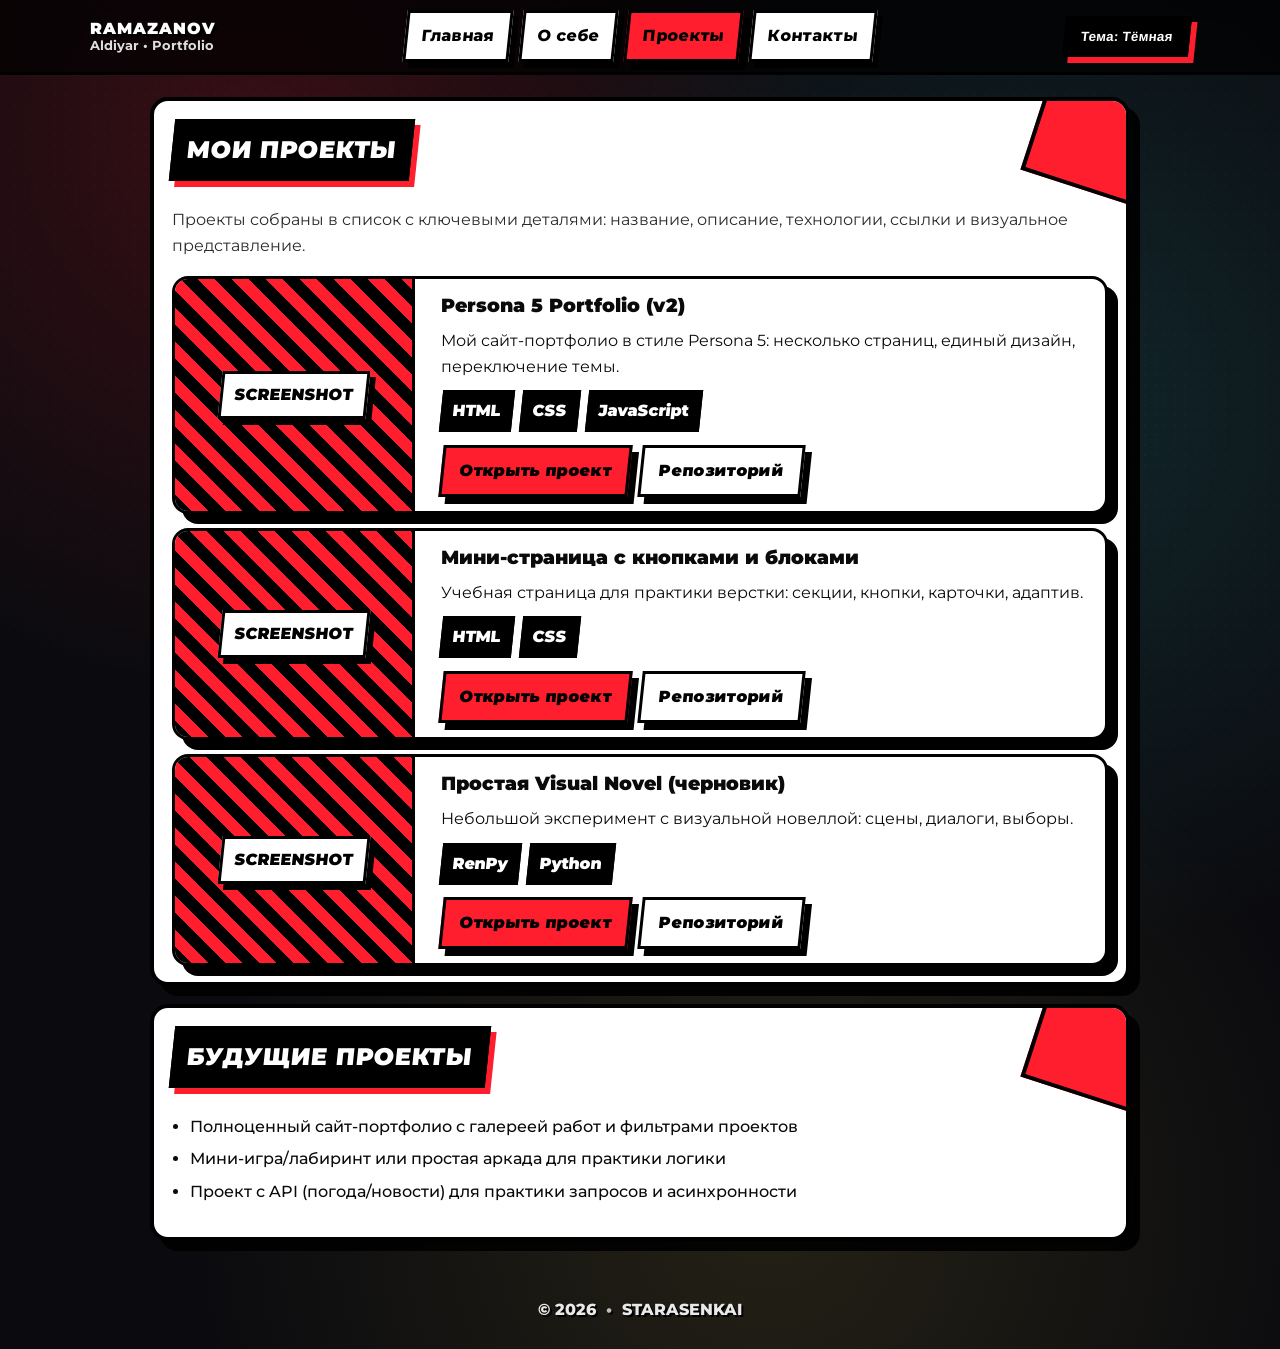
==== projects.html @ 37ffacb3 "Add files via upload" ====
<!DOCTYPE html>
<html lang="ru">
<head>
  <meta charset="UTF-8" />
  <meta name="viewport" content="width=device-width, initial-scale=1.0" />
  <title>Проекты — Ramazanov Aldiyar</title>
  <link rel="stylesheet" href="style.css" />
</head>
<body>

  <header class="site-header">
    <div class="header-inner">
      <div class="brand">
        <div class="brand-title">RAMAZANOV</div>
        <div class="brand-sub">Aldiyar • Portfolio</div>
      </div>

      <nav class="site-nav" aria-label="Навигация">
        <a class="nav-link" href="index.html">Главная</a>
        <a class="nav-link" href="about.html">О себе</a>
        <a class="nav-link active" href="projects.html">Проекты</a>
        <a class="nav-link" href="contact.html">Контакты</a>
      </nav>

      <button id="themeToggle" class="theme-btn" type="button" aria-label="Сменить тему">
        Тема: <span id="themeLabel">Тёмная</span>
      </button>
    </div>
  </header>

  <main class="container">
    <section class="panel">
      <h2>Мои проекты</h2>
      <p class="muted">
        Проекты собраны в список с ключевыми деталями: название, описание, технологии, ссылки и визуальное представление.
      </p>

      <div class="projects-grid">

        <article class="project-card">
          <div class="project-thumb" aria-hidden="true">
            <!-- Поставь сюда скрин: например projects/portfolio.png -->
            <span class="thumb-text">SCREENSHOT</span>
          </div>
          <div class="project-body">
            <h3 class="project-title">Persona 5 Portfolio (v2)</h3>
            <p class="project-desc">
              Мой сайт-портфолио в стиле Persona 5: несколько страниц, единый дизайн, переключение темы.
            </p>
            <div class="project-tags">
              <span class="tag">HTML</span>
              <span class="tag">CSS</span>
              <span class="tag">JavaScript</span>
            </div>
            <div class="project-links">
              <a class="btn" href="#" onclick="return false;">Открыть проект</a>
              <a class="btn btn-outline" href="https://github.com/STARASENKAI" target="_blank" rel="noopener">Репозиторий</a>
            </div>
          </div>
        </article>

        <article class="project-card">
          <div class="project-thumb" aria-hidden="true">
            <span class="thumb-text">SCREENSHOT</span>
          </div>
          <div class="project-body">
            <h3 class="project-title">Мини-страница с кнопками и блоками</h3>
            <p class="project-desc">
              Учебная страница для практики верстки: секции, кнопки, карточки, адаптив.
            </p>
            <div class="project-tags">
              <span class="tag">HTML</span>
              <span class="tag">CSS</span>
            </div>
            <div class="project-links">
              <a class="btn" href="#" onclick="return false;">Открыть проект</a>
              <a class="btn btn-outline" href="#" onclick="return false;">Репозиторий</a>
            </div>
          </div>
        </article>

        <article class="project-card">
          <div class="project-thumb" aria-hidden="true">
            <span class="thumb-text">SCREENSHOT</span>
          </div>
          <div class="project-body">
            <h3 class="project-title">Простая Visual Novel (черновик)</h3>
            <p class="project-desc">
              Небольшой эксперимент с визуальной новеллой: сцены, диалоги, выборы.
            </p>
            <div class="project-tags">
              <span class="tag">RenPy</span>
              <span class="tag">Python</span>
            </div>
            <div class="project-links">
              <a class="btn" href="#" onclick="return false;">Открыть проект</a>
              <a class="btn btn-outline" href="#" onclick="return false;">Репозиторий</a>
            </div>
          </div>
        </article>

      </div>
    </section>

    <section class="panel">
      <h2>Будущие проекты</h2>
      <ul>
        <li>Полноценный сайт-портфолио с галереей работ и фильтрами проектов</li>
        <li>Мини-игра/лабиринт или простая аркада для практики логики</li>
        <li>Проект с API (погода/новости) для практики запросов и асинхронности</li>
      </ul>
    </section>
  </main>

  <footer class="site-footer">
    <div class="footer-inner">
      <span>© <span id="year"></span></span>
      <span class="dot">•</span>
      <span>STARASENKAI</span>
    </div>
  </footer>

  <script src="script.js"></script>
</body>
</html>
---- style.css ----
@import url('https://fonts.googleapis.com/css2?family=Montserrat:wght@500;700;900&display=swap');

:root{
  --bg: #0b0b0f;
  --panel: #ffffff;
  --ink: #0a0a0a;
  --muted: #2b2b2b;

  --red: #ff1e2d;
  --red2: #ff4d57;
  --yellow: #ffe44d;
  --cyan: #3df3ff;

  --shadow: 10px 10px 0 rgba(0,0,0,0.9);
  --shadow2: 6px 6px 0 rgba(255,30,45,0.9);

  --radius: 18px;
  --skew: -6deg;

  --header-bg: rgba(0,0,0,0.72);
  --nav-bg: #fff;
  --nav-ink: #000;
  --footer-ink: #e9e9e9;
}

/* Светлая тема (переключается через data-theme="light") */
[data-theme="light"]{
  --bg: #f5f6fa;
  --panel: #ffffff;
  --ink: #0b0b0f;
  --muted: #3b3b3b;

  --header-bg: rgba(255,255,255,0.82);
  --nav-bg: #fff;
  --nav-ink: #000;
  --footer-ink: #0b0b0f;
}

html{ scroll-behavior: smooth; }

body{
  margin:0;
  font-family: "Montserrat", "Segoe UI", Arial, sans-serif;
  background:
    radial-gradient(circle at 20% 10%, rgba(255,30,45,0.18), transparent 35%),
    radial-gradient(circle at 80% 30%, rgba(61,243,255,0.12), transparent 40%),
    radial-gradient(circle at 60% 90%, rgba(255,228,77,0.10), transparent 40%),
    var(--bg);
  color: #f7f7f7;
  line-height: 1.65;
}

/* В светлой теме текст читаемый */
[data-theme="light"] body{
  color: var(--ink);
}

/* Комикс-точки (полутон) поверх фона */
body::before{
  content:"";
  position: fixed;
  inset: 0;
  pointer-events:none;
  opacity: 0.14;
  background-image: radial-gradient(#ffffff 1px, transparent 1px);
  background-size: 10px 10px;
  mix-blend-mode: overlay;
}

/* Контейнер */
.container{
  width: min(980px, 92%);
  margin: 22px auto 40px;
}

/* ===== Splash ===== */
#splash{
  position: fixed;
  inset: 0;
  z-index: 9999;
  display: grid;
  place-items: center;
  overflow: hidden;
  background:
    repeating-radial-gradient(circle at center,
      #ff1e2d 0 56px,
      #000 56px 112px
    );
  animation: splashOut 0.9s ease forwards;
  animation-delay: 1.6s;
}
#splash::before{
  content:"";
  position:absolute;
  inset:0;
  pointer-events:none;
  opacity:.18;
  background: radial-gradient(#ffffff 1px, transparent 1px);
  background-size: 10px 10px;
  mix-blend-mode: overlay;
}
#splash h1{
  position: relative;
  z-index: 2;
  margin: 0;
  padding: 0 18px;
  font-weight: 900;
  font-size: clamp(34px, 5.2vw, 74px);
  text-transform: uppercase;
  letter-spacing: 0.04em;
  text-align: center;
  line-height: 1.05;
  color: #000;
  text-shadow:
    -4px -4px 0 #fff, 4px -4px 0 #fff, -4px 4px 0 #fff, 4px 4px 0 #fff,
    -6px -6px 0 #000, 6px -6px 0 #000, -6px 6px 0 #000, 6px 6px 0 #000;
  transform: rotate(-7deg);
  animation: textPop 0.5s cubic-bezier(.2,.9,.25,1) forwards;
}
@keyframes textPop{
  from{ opacity:0; transform: translateY(10px) scale(.97) rotate(-14deg); filter: blur(1px); }
  to{ opacity:1; transform: translateY(0) scale(1) rotate(-7deg); filter: blur(0); }
}
@keyframes splashOut{
  to{ opacity:0; visibility:hidden; transform: scale(1.02); }
}

/* ===== Header ===== */
.site-header{
  position: sticky;
  top: 0;
  z-index: 50;
  background: var(--header-bg);
  backdrop-filter: blur(10px);
  border-bottom: 3px solid #000;
}

.header-inner{
  width: min(1100px, 94%);
  margin: 0 auto;
  padding: 10px 0;
  display: flex;
  gap: 14px;
  align-items: center;
  justify-content: space-between;
  flex-wrap: wrap;
}

.brand{
  display:flex;
  flex-direction: column;
  line-height: 1.1;
}
.brand-title{
  font-weight: 900;
  letter-spacing: 0.06em;
  color: #fff;
  text-shadow: 3px 3px 0 #000;
}
[data-theme="light"] .brand-title{
  color: #000;
  text-shadow: 3px 3px 0 #fff;
}
.brand-sub{
  font-weight: 700;
  opacity: .9;
  font-size: 13px;
}

/* ===== Nav ===== */
.site-nav{
  display:flex;
  gap: 10px;
  flex-wrap: wrap;
  align-items: center;
}

.nav-link{
  display:inline-block;
  padding: 10px 14px;
  text-decoration:none;
  font-weight: 800;
  letter-spacing: 0.02em;
  background: var(--nav-bg);
  color: var(--nav-ink);
  border: 3px solid #000;
  box-shadow: 6px 6px 0 #000;
  transform: skew(var(--skew));
  transition: 0.16s ease;
}

.nav-link:hover{
  background: var(--yellow);
  transform: skew(var(--skew)) translateY(-2px);
  box-shadow: 8px 8px 0 #000;
}

/* Активная ссылка (по требованию задания) */
.nav-link.active{
  background: var(--red);
  box-shadow: 8px 8px 0 #000;
}

/* ===== Theme Button ===== */
.theme-btn{
  cursor: pointer;
  padding: 10px 14px;
  font-weight: 900;
  letter-spacing: 0.02em;
  background: #000;
  color:#fff;
  border: 3px solid #000;
  box-shadow: 6px 6px 0 var(--red);
  transform: skew(var(--skew));
  transition: 0.16s ease;
}
[data-theme="light"] .theme-btn{
  background: #fff;
  color:#000;
  box-shadow: 6px 6px 0 #000;
}
.theme-btn:hover{
  transform: skew(var(--skew)) translateY(-2px);
}

/* ===== Panels / Sections ===== */
.panel{
  background: var(--panel);
  color: var(--ink);
  border: 4px solid #000;
  border-radius: var(--radius);
  padding: 18px 18px 16px;
  margin-bottom: 18px;
  box-shadow: var(--shadow);
  position: relative;
  overflow:hidden;
  transition: 0.18s ease;
}

.panel::before{
  content:"";
  position:absolute;
  right:-30px;
  top:-30px;
  width: 120px;
  height: 120px;
  background: var(--red);
  transform: rotate(18deg);
  border: 4px solid #000;
}

.panel:hover{
  transform: translateY(-3px) rotate(-0.2deg);
  box-shadow: var(--shadow), var(--shadow2);
}

h1, h2{ margin: 0 0 10px 0; }

h2{
  display:inline-block;
  font-weight: 900;
  text-transform: uppercase;
  letter-spacing: 0.03em;
  padding: 8px 12px;
  background: #000;
  color:#fff;
  transform: skew(var(--skew));
  border: 3px solid #000;
  box-shadow: 6px 6px 0 var(--red);
}

.h3{
  margin: 16px 0 8px;
  font-weight: 900;
  letter-spacing: 0.02em;
}

.muted{ color: var(--muted); }

/* ===== Hero ===== */
.hero-title{
  font-size: clamp(30px, 4vw, 46px);
  font-weight: 900;
  letter-spacing: 0.02em;
}
.hero-text{ margin-top: 6px; }
.hero-quote{
  margin-top: 12px;
  display:inline-block;
  padding: 10px 14px;
  background: #fff;
  color:#000;
  font-weight: 800;
  transform: skew(var(--skew));
  border: 3px solid #000;
  box-shadow: 8px 8px 0 #000;
}

.hero-grid{
  display:grid;
  grid-template-columns: 1.3fr .9fr;
  gap: 16px;
  align-items: start;
}
.hero-card{
  background: #fff;
  border: 3px solid #000;
  border-radius: 16px;
  box-shadow: 10px 10px 0 #000;
  padding: 14px;
}
.hero-mini{
  margin-top: 10px;
  font-size: 14px;
}

.hero-actions{
  margin-top: 14px;
  display:flex;
  gap: 12px;
  flex-wrap: wrap;
}

/* ===== Avatar ===== */
.avatar{
  width: 160px;
  height: 160px;
  object-fit: cover;
  display:block;
  margin: 10px auto 12px;
  border: 4px solid #000;
  border-radius: 22px;
  box-shadow: 10px 10px 0 #000;
  transform: rotate(-1.5deg);
}
.avatar-left{
  margin: 0;
}

/* ===== Lists ===== */
ul{ padding-left: 18px; }
li{ margin: 6px 0; font-weight: 500; }

/* ===== Badges ===== */
.badges{
  display:flex;
  flex-wrap:wrap;
  gap: 10px;
  margin-top: 12px;
}
.badge{
  padding: 8px 14px;
  font-weight: 900;
  letter-spacing: 0.02em;
  background: var(--red);
  color:#000;
  border: 3px solid #000;
  box-shadow: 6px 6px 0 #000;
  transform: skew(var(--skew));
}

/* ===== Buttons ===== */
.btn{
  display:inline-block;
  text-decoration:none;
  padding: 10px 16px;
  font-weight: 900;
  letter-spacing: 0.02em;
  background: var(--red);
  color:#000;
  border: 3px solid #000;
  box-shadow: 7px 7px 0 #000;
  transform: skew(var(--skew));
  transition: 0.16s ease;
}
.btn:hover{
  transform: skew(var(--skew)) translateY(-2px);
  background: var(--yellow);
}

.btn-outline{
  background: #fff;
  color:#000;
}
.btn-outline:hover{
  background: #fff;
  box-shadow: 7px 7px 0 var(--red);
}

/* ===== About layout ===== */
.about-grid{
  display:grid;
  grid-template-columns: 220px 1fr;
  gap: 16px;
  align-items: start;
}
.about-info p{ margin: 8px 0; }

/* ===== Projects ===== */
.projects-grid{
  display:grid;
  grid-template-columns: 1fr;
  gap: 14px;
  margin-top: 10px;
}
.project-card{
  display:grid;
  grid-template-columns: 240px 1fr;
  gap: 14px;
  border: 3px solid #000;
  border-radius: 16px;
  box-shadow: 10px 10px 0 #000;
  overflow:hidden;
  background: #fff;
}
.project-thumb{
  display:grid;
  place-items:center;
  min-height: 160px;
  background:
    repeating-linear-gradient(45deg, #000 0 12px, #ff1e2d 12px 24px);
  border-right: 3px solid #000;
}
.thumb-text{
  background: #fff;
  color:#000;
  font-weight: 900;
  padding: 8px 12px;
  border: 3px solid #000;
  box-shadow: 6px 6px 0 #000;
  transform: skew(var(--skew));
}
.project-body{ padding: 12px 12px 14px; }
.project-title{ margin: 0 0 6px; font-weight: 900; }
.project-desc{ margin: 0 0 10px; }
.project-tags{
  display:flex;
  gap: 8px;
  flex-wrap: wrap;
  margin-bottom: 12px;
}
.tag{
  padding: 6px 10px;
  font-weight: 900;
  background: #000;
  color:#fff;
  border: 2px solid #000;
  transform: skew(var(--skew));
}
.project-links{
  display:flex;
  gap: 10px;
  flex-wrap: wrap;
}

/* ===== Contacts / Form ===== */
.contact-grid{
  display:grid;
  grid-template-columns: 1fr 1fr;
  gap: 16px;
  align-items: start;
}
.form{
  display:flex;
  flex-direction: column;
  gap: 10px;
  margin-top: 10px;
}
.field span{
  display:block;
  font-weight: 900;
  margin-bottom: 6px;
}
input, textarea{
  width: 100%;
  padding: 10px 12px;
  font-family: inherit;
  border: 3px solid #000;
  border-radius: 12px;
  outline: none;
}
input:focus, textarea:focus{
  box-shadow: 0 0 0 4px rgba(255,30,45,0.25);
}
.form-status{
  margin: 8px 0 0;
  font-weight: 700;
}
.note{
  margin-top: 14px;
  padding: 12px 12px;
  border: 3px solid #000;
  border-radius: 14px;
  background: var(--yellow);
  color:#000;
  box-shadow: 8px 8px 0 #000;
}

.contact-buttons{
  margin-top: 14px;
  display:flex;
  gap: 12px;
  flex-wrap: wrap;
}

/* ===== Footer ===== */
.site-footer{
  text-align:center;
  padding: 16px 10px 26px;
  color: var(--footer-ink);
  font-weight: 800;
  text-shadow: 2px 2px 0 #000;
}
[data-theme="light"] .site-footer{
  text-shadow: none;
}
.footer-inner{
  display:flex;
  gap: 10px;
  justify-content: center;
  align-items: center;
  flex-wrap: wrap;
}
.dot{ opacity: .8; }

/* ===== Responsive ===== */
@media (max-width: 860px){
  .hero-grid{ grid-template-columns: 1fr; }
  .about-grid{ grid-template-columns: 1fr; }
  .avatar-left{ margin: 0 auto 12px; }
  .project-card{ grid-template-columns: 1fr; }
  .project-thumb{ border-right: none; border-bottom: 3px solid #000; }
  .contact-grid{ grid-template-columns: 1fr; }
}

/* ==== HARD FIX: contact-grid columns overlap ==== */

/* 1) обязательно border-box везде */
*, *::before, *::after { box-sizing: border-box; }

/* 2) grid с нормальными колонками */
.contact-grid{
  display: grid;
  grid-template-columns: 1fr 1fr; /* ровно две колонки */
  gap: 18px;
  align-items: start;
}

/* 3) разрешаем сжиматься обеим колонкам */
.contact-grid > div{
  min-width: 0;      /* КРИТИЧНО */
  max-width: 100%;
}

/* 4) форма и поля НЕ должны выходить за колонку */
.form, .field{
  min-width: 0;
  max-width: 100%;
}

/* 5) инпуты/текстареа строго по ширине колонки */
.form input,
.form textarea{
  width: 100% !important;
  max-width: 100% !important;
  min-width: 0 !important;
}

/* 6) правая часть тоже не выпирает */
.contact-email,
.note{
  max-width: 100%;
  overflow-wrap: anywhere;
  word-break: break-word;
}

/* 7) на маленьких экранах — в столбик */
@media (max-width: 900px){
  .contact-grid{ grid-template-columns: 1fr; }
}
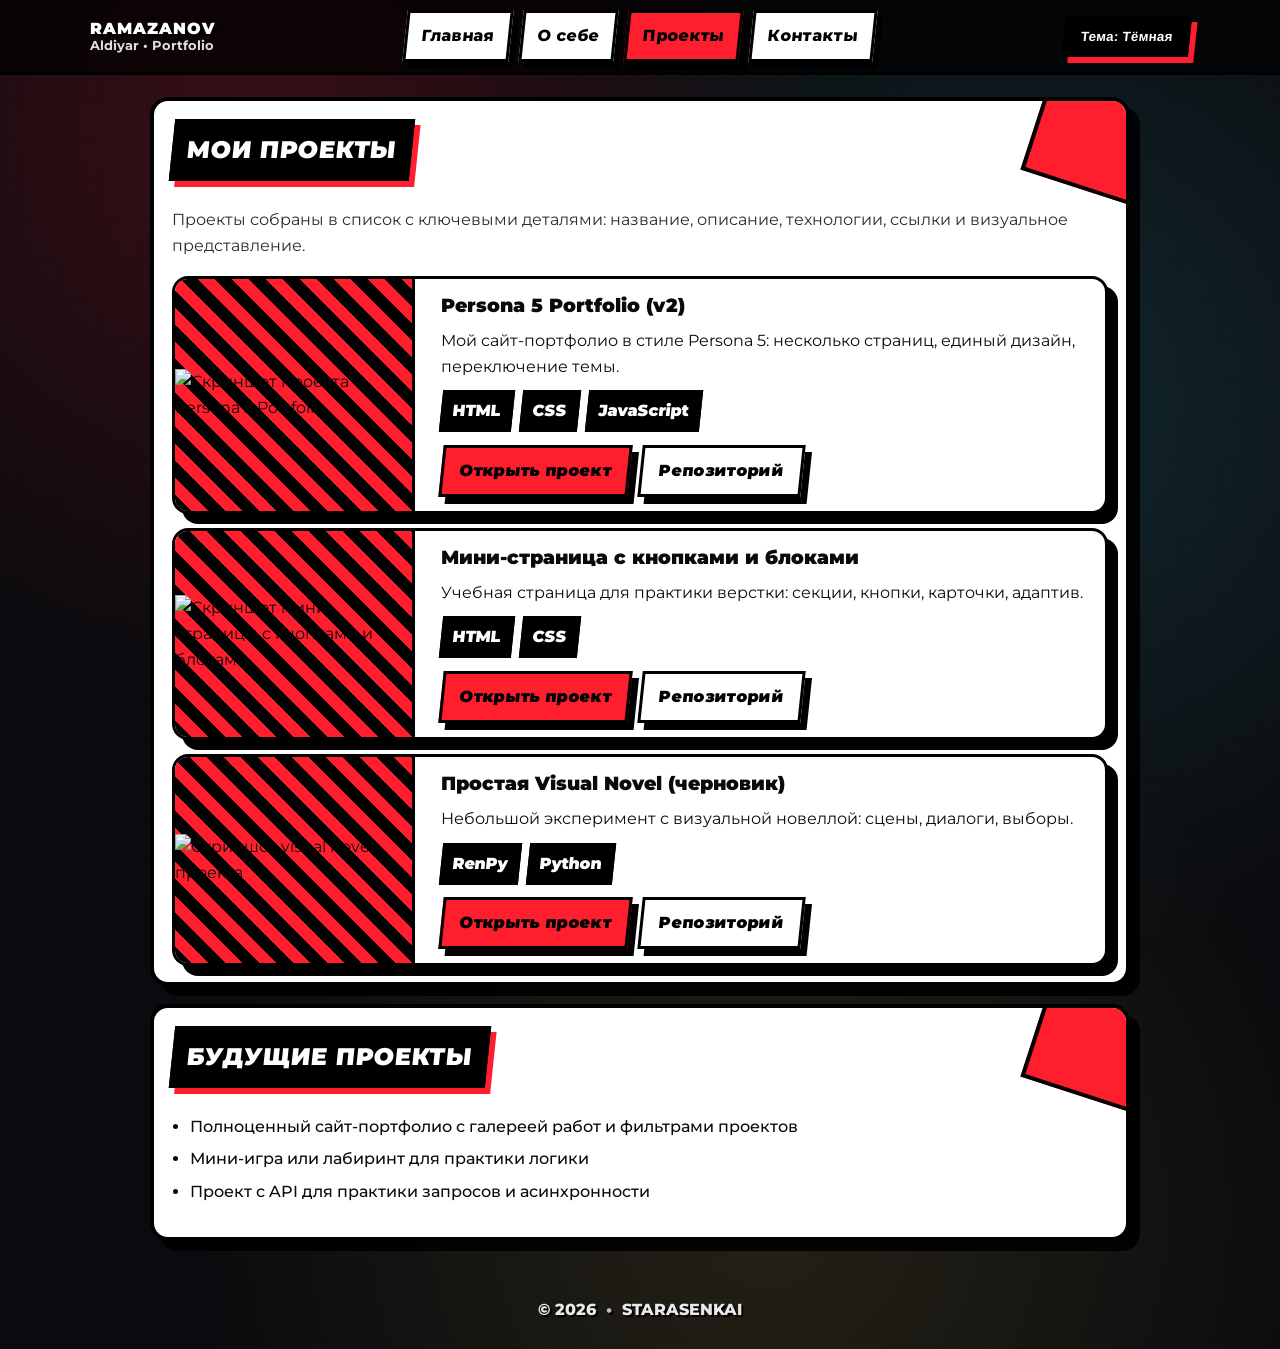
==== commit f7a73978: "Update projects.html" ====
--- a/projects.html
+++ b/projects.html
@@ -38,20 +38,22 @@
       <div class="projects-grid">
 
         <article class="project-card">
-          <div class="project-thumb" aria-hidden="true">
-            <!-- Поставь сюда скрин: например projects/portfolio.png -->
-            <span class="thumb-text">SCREENSHOT</span>
+          <div class="project-thumb">
+            <img src="projects/portfolio.png" alt="Скриншот проекта Persona 5 Portfolio">
           </div>
+
           <div class="project-body">
             <h3 class="project-title">Persona 5 Portfolio (v2)</h3>
             <p class="project-desc">
               Мой сайт-портфолио в стиле Persona 5: несколько страниц, единый дизайн, переключение темы.
             </p>
+
             <div class="project-tags">
               <span class="tag">HTML</span>
               <span class="tag">CSS</span>
               <span class="tag">JavaScript</span>
             </div>
+
             <div class="project-links">
               <a class="btn" href="#" onclick="return false;">Открыть проект</a>
               <a class="btn btn-outline" href="https://github.com/STARASENKAI" target="_blank" rel="noopener">Репозиторий</a>
@@ -60,18 +62,21 @@
         </article>
 
         <article class="project-card">
-          <div class="project-thumb" aria-hidden="true">
-            <span class="thumb-text">SCREENSHOT</span>
+          <div class="project-thumb">
+            <img src="projects/minipage.png" alt="Скриншот мини-страницы с кнопками и блоками">
           </div>
+
           <div class="project-body">
             <h3 class="project-title">Мини-страница с кнопками и блоками</h3>
             <p class="project-desc">
               Учебная страница для практики верстки: секции, кнопки, карточки, адаптив.
             </p>
+
             <div class="project-tags">
               <span class="tag">HTML</span>
               <span class="tag">CSS</span>
             </div>
+
             <div class="project-links">
               <a class="btn" href="#" onclick="return false;">Открыть проект</a>
               <a class="btn btn-outline" href="#" onclick="return false;">Репозиторий</a>
@@ -80,18 +85,21 @@
         </article>
 
         <article class="project-card">
-          <div class="project-thumb" aria-hidden="true">
-            <span class="thumb-text">SCREENSHOT</span>
+          <div class="project-thumb">
+            <img src="projects/vn.png" alt="Скриншот visual novel проекта">
           </div>
+
           <div class="project-body">
             <h3 class="project-title">Простая Visual Novel (черновик)</h3>
             <p class="project-desc">
               Небольшой эксперимент с визуальной новеллой: сцены, диалоги, выборы.
             </p>
+
             <div class="project-tags">
               <span class="tag">RenPy</span>
               <span class="tag">Python</span>
             </div>
+
             <div class="project-links">
               <a class="btn" href="#" onclick="return false;">Открыть проект</a>
               <a class="btn btn-outline" href="#" onclick="return false;">Репозиторий</a>
@@ -106,8 +114,8 @@
       <h2>Будущие проекты</h2>
       <ul>
         <li>Полноценный сайт-портфолио с галереей работ и фильтрами проектов</li>
-        <li>Мини-игра/лабиринт или простая аркада для практики логики</li>
-        <li>Проект с API (погода/новости) для практики запросов и асинхронности</li>
+        <li>Мини-игра или лабиринт для практики логики</li>
+        <li>Проект с API для практики запросов и асинхронности</li>
       </ul>
     </section>
   </main>
@@ -122,4 +130,4 @@
 
   <script src="script.js"></script>
 </body>
-</html>+</html>
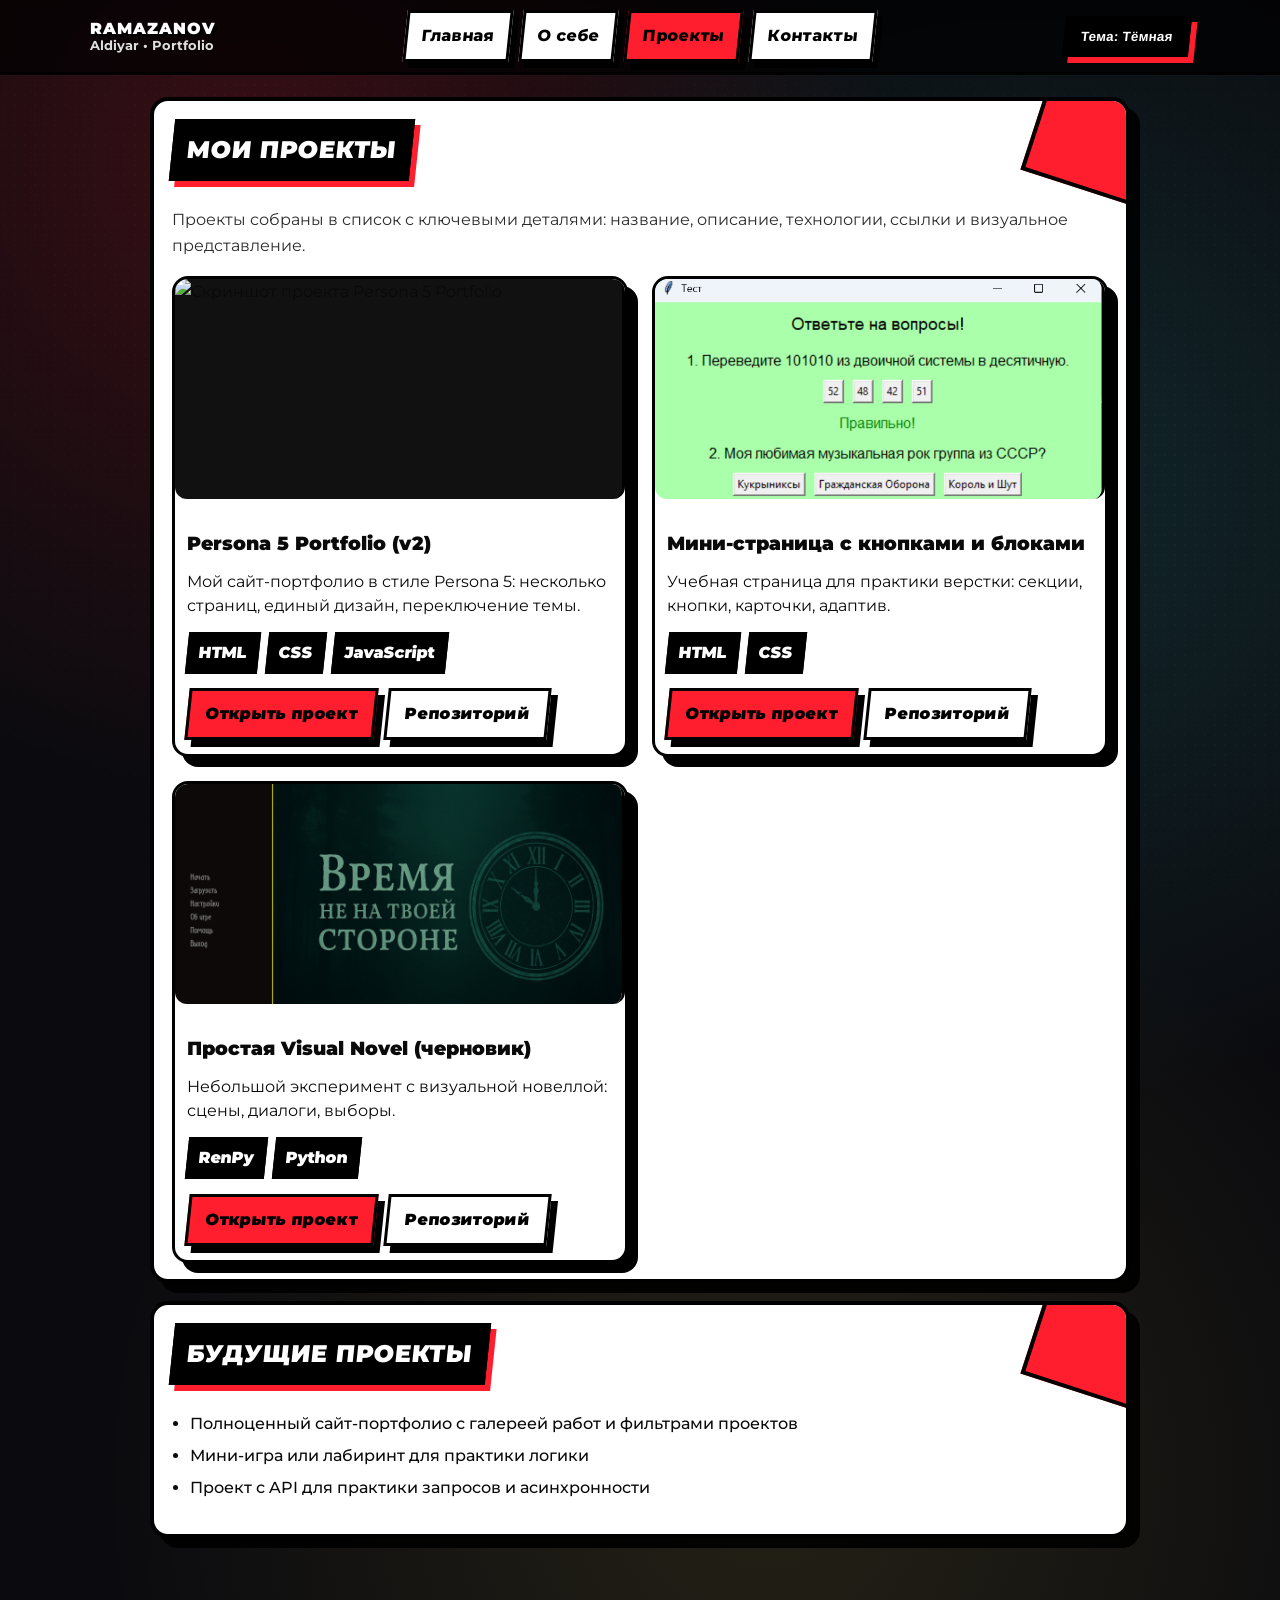
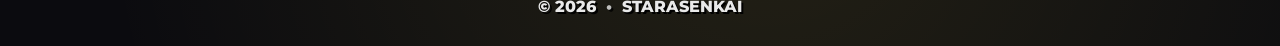
==== commit 037457f8: "Update projects.html" ====
--- a/projects.html
+++ b/projects.html
@@ -39,7 +39,7 @@
 
         <article class="project-card">
           <div class="project-thumb">
-            <img src="projects/portfolio.png" alt="Скриншот проекта Persona 5 Portfolio">
+            <img src="portfolio.png" alt="Скриншот проекта Persona 5 Portfolio">
           </div>
 
           <div class="project-body">
@@ -63,7 +63,7 @@
 
         <article class="project-card">
           <div class="project-thumb">
-            <img src="projects/minipage.png" alt="Скриншот мини-страницы с кнопками и блоками">
+            <img src="minipage.png" alt="Скриншот мини-страницы с кнопками и блоками">
           </div>
 
           <div class="project-body">
@@ -86,7 +86,7 @@
 
         <article class="project-card">
           <div class="project-thumb">
-            <img src="projects/vn.png" alt="Скриншот visual novel проекта">
+            <img src="vn.png" alt="Скриншот visual novel проекта">
           </div>
 
           <div class="project-body">
--- a/style.css
+++ b/style.css
@@ -577,4 +577,58 @@
 /* 7) на маленьких экранах — в столбик */
 @media (max-width: 900px){
   .contact-grid{ grid-template-columns: 1fr; }
-}+}
+
+/* нужно */
+.projects-grid {
+  display: grid;
+  grid-template-columns: repeat(auto-fit, minmax(320px, 1fr));
+  gap: 24px;
+}
+
+.project-card {
+  display: flex;
+  flex-direction: column;
+  overflow: hidden;
+}
+
+.project-thumb {
+  width: 100%;
+  height: 220px;
+  overflow: hidden;
+  border-radius: 12px;
+  background: #111;
+}
+
+.project-thumb img {
+  width: 100%;
+  height: 100%;
+  object-fit: cover;
+  display: block;
+}
+
+.project-body {
+  padding-top: 16px;
+}
+
+.project-title {
+  margin: 0 0 10px;
+}
+
+.project-desc {
+  margin: 0 0 14px;
+  line-height: 1.5;
+}
+
+.project-tags {
+  display: flex;
+  flex-wrap: wrap;
+  gap: 8px;
+  margin-bottom: 14px;
+}
+
+.project-links {
+  display: flex;
+  flex-wrap: wrap;
+  gap: 10px;
+}
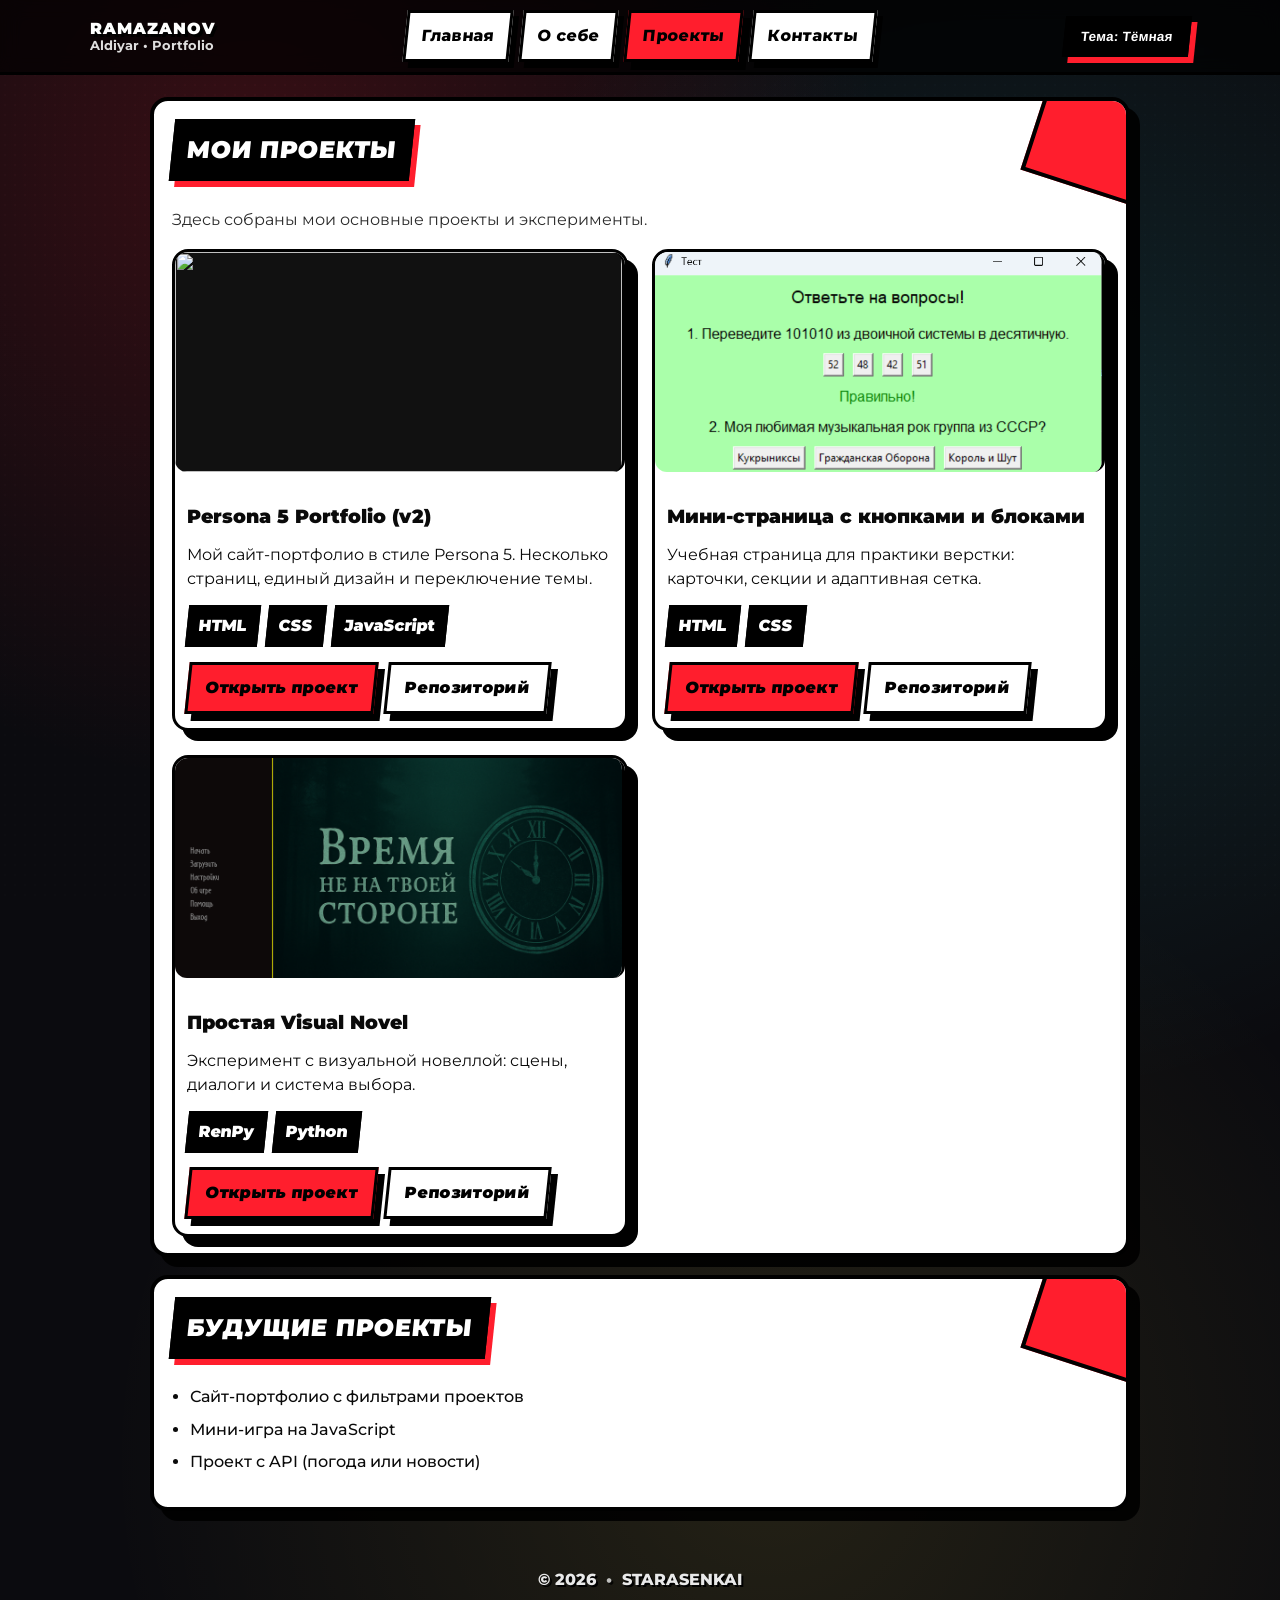
==== commit 103aa3a8: "Update projects.html" ====
--- a/projects.html
+++ b/projects.html
@@ -1,133 +1,172 @@
 <!DOCTYPE html>
 <html lang="ru">
 <head>
-  <meta charset="UTF-8" />
-  <meta name="viewport" content="width=device-width, initial-scale=1.0" />
-  <title>Проекты — Ramazanov Aldiyar</title>
-  <link rel="stylesheet" href="style.css" />
+<meta charset="UTF-8">
+<meta name="viewport" content="width=device-width, initial-scale=1.0">
+<title>Проекты — Ramazanov Aldiyar</title>
+<link rel="stylesheet" href="style.css">
 </head>
+
 <body>
 
-  <header class="site-header">
-    <div class="header-inner">
-      <div class="brand">
-        <div class="brand-title">RAMAZANOV</div>
-        <div class="brand-sub">Aldiyar • Portfolio</div>
-      </div>
+<header class="site-header">
+<div class="header-inner">
 
-      <nav class="site-nav" aria-label="Навигация">
-        <a class="nav-link" href="index.html">Главная</a>
-        <a class="nav-link" href="about.html">О себе</a>
-        <a class="nav-link active" href="projects.html">Проекты</a>
-        <a class="nav-link" href="contact.html">Контакты</a>
-      </nav>
+<div class="brand">
+<div class="brand-title">RAMAZANOV</div>
+<div class="brand-sub">Aldiyar • Portfolio</div>
+</div>
 
-      <button id="themeToggle" class="theme-btn" type="button" aria-label="Сменить тему">
-        Тема: <span id="themeLabel">Тёмная</span>
-      </button>
-    </div>
-  </header>
+<nav class="site-nav">
+<a class="nav-link" href="index.html">Главная</a>
+<a class="nav-link" href="about.html">О себе</a>
+<a class="nav-link active" href="projects.html">Проекты</a>
+<a class="nav-link" href="contact.html">Контакты</a>
+</nav>
 
-  <main class="container">
-    <section class="panel">
-      <h2>Мои проекты</h2>
-      <p class="muted">
-        Проекты собраны в список с ключевыми деталями: название, описание, технологии, ссылки и визуальное представление.
-      </p>
+<button id="themeToggle" class="theme-btn">
+Тема: <span id="themeLabel">Тёмная</span>
+</button>
 
-      <div class="projects-grid">
+</div>
+</header>
 
-        <article class="project-card">
-          <div class="project-thumb">
-            <img src="portfolio.png" alt="Скриншот проекта Persona 5 Portfolio">
-          </div>
+<main class="container">
 
-          <div class="project-body">
-            <h3 class="project-title">Persona 5 Portfolio (v2)</h3>
-            <p class="project-desc">
-              Мой сайт-портфолио в стиле Persona 5: несколько страниц, единый дизайн, переключение темы.
-            </p>
+<section class="panel">
 
-            <div class="project-tags">
-              <span class="tag">HTML</span>
-              <span class="tag">CSS</span>
-              <span class="tag">JavaScript</span>
-            </div>
+<h2>Мои проекты</h2>
 
-            <div class="project-links">
-              <a class="btn" href="#" onclick="return false;">Открыть проект</a>
-              <a class="btn btn-outline" href="https://github.com/STARASENKAI" target="_blank" rel="noopener">Репозиторий</a>
-            </div>
-          </div>
-        </article>
+<p class="muted">
+Здесь собраны мои основные проекты и эксперименты.
+</p>
 
-        <article class="project-card">
-          <div class="project-thumb">
-            <img src="minipage.png" alt="Скриншот мини-страницы с кнопками и блоками">
-          </div>
+<div class="projects-grid">
 
-          <div class="project-body">
-            <h3 class="project-title">Мини-страница с кнопками и блоками</h3>
-            <p class="project-desc">
-              Учебная страница для практики верстки: секции, кнопки, карточки, адаптив.
-            </p>
+<!-- PROJECT 1 -->
 
-            <div class="project-tags">
-              <span class="tag">HTML</span>
-              <span class="tag">CSS</span>
-            </div>
+<article class="project-card">
 
-            <div class="project-links">
-              <a class="btn" href="#" onclick="return false;">Открыть проект</a>
-              <a class="btn btn-outline" href="#" onclick="return false;">Репозиторий</a>
-            </div>
-          </div>
-        </article>
+<div class="project-thumb">
+<img src="./portfolio.png">
+</div>
 
-        <article class="project-card">
-          <div class="project-thumb">
-            <img src="vn.png" alt="Скриншот visual novel проекта">
-          </div>
+<div class="project-body">
 
-          <div class="project-body">
-            <h3 class="project-title">Простая Visual Novel (черновик)</h3>
-            <p class="project-desc">
-              Небольшой эксперимент с визуальной новеллой: сцены, диалоги, выборы.
-            </p>
+<h3 class="project-title">
+Persona 5 Portfolio (v2)
+</h3>
 
-            <div class="project-tags">
-              <span class="tag">RenPy</span>
-              <span class="tag">Python</span>
-            </div>
+<p class="project-desc">
+Мой сайт-портфолио в стиле Persona 5. Несколько страниц,
+единый дизайн и переключение темы.
+</p>
 
-            <div class="project-links">
-              <a class="btn" href="#" onclick="return false;">Открыть проект</a>
-              <a class="btn btn-outline" href="#" onclick="return false;">Репозиторий</a>
-            </div>
-          </div>
-        </article>
+<div class="project-tags">
+<span class="tag">HTML</span>
+<span class="tag">CSS</span>
+<span class="tag">JavaScript</span>
+</div>
 
-      </div>
-    </section>
+<div class="project-links">
+<a class="btn" href="index.html">Открыть проект</a>
+<a class="btn btn-outline" href="https://github.com/STARASENKAI" target="_blank">Репозиторий</a>
+</div>
 
-    <section class="panel">
-      <h2>Будущие проекты</h2>
-      <ul>
-        <li>Полноценный сайт-портфолио с галереей работ и фильтрами проектов</li>
-        <li>Мини-игра или лабиринт для практики логики</li>
-        <li>Проект с API для практики запросов и асинхронности</li>
-      </ul>
-    </section>
-  </main>
+</div>
+</article>
 
-  <footer class="site-footer">
-    <div class="footer-inner">
-      <span>© <span id="year"></span></span>
-      <span class="dot">•</span>
-      <span>STARASENKAI</span>
-    </div>
-  </footer>
+<!-- PROJECT 2 -->
 
-  <script src="script.js"></script>
+<article class="project-card">
+
+<div class="project-thumb">
+<img src="./minipage.png">
+</div>
+
+<div class="project-body">
+
+<h3 class="project-title">
+Мини-страница с кнопками и блоками
+</h3>
+
+<p class="project-desc">
+Учебная страница для практики верстки:
+карточки, секции и адаптивная сетка.
+</p>
+
+<div class="project-tags">
+<span class="tag">HTML</span>
+<span class="tag">CSS</span>
+</div>
+
+<div class="project-links">
+<a class="btn" href="#">Открыть проект</a>
+<a class="btn btn-outline" href="#">Репозиторий</a>
+</div>
+
+</div>
+</article>
+
+<!-- PROJECT 3 -->
+
+<article class="project-card">
+
+<div class="project-thumb">
+<img src="./vn.png">
+</div>
+
+<div class="project-body">
+
+<h3 class="project-title">
+Простая Visual Novel
+</h3>
+
+<p class="project-desc">
+Эксперимент с визуальной новеллой:
+сцены, диалоги и система выбора.
+</p>
+
+<div class="project-tags">
+<span class="tag">RenPy</span>
+<span class="tag">Python</span>
+</div>
+
+<div class="project-links">
+<a class="btn" href="#">Открыть проект</a>
+<a class="btn btn-outline" href="#">Репозиторий</a>
+</div>
+
+</div>
+</article>
+
+</div>
+
+</section>
+
+<section class="panel">
+
+<h2>Будущие проекты</h2>
+
+<ul>
+<li>Сайт-портфолио с фильтрами проектов</li>
+<li>Мини-игра на JavaScript</li>
+<li>Проект с API (погода или новости)</li>
+</ul>
+
+</section>
+
+</main>
+
+<footer class="site-footer">
+<div class="footer-inner">
+<span>© <span id="year"></span></span>
+<span class="dot">•</span>
+<span>STARASENKAI</span>
+</div>
+</footer>
+
+<script src="script.js"></script>
+
 </body>
 </html>
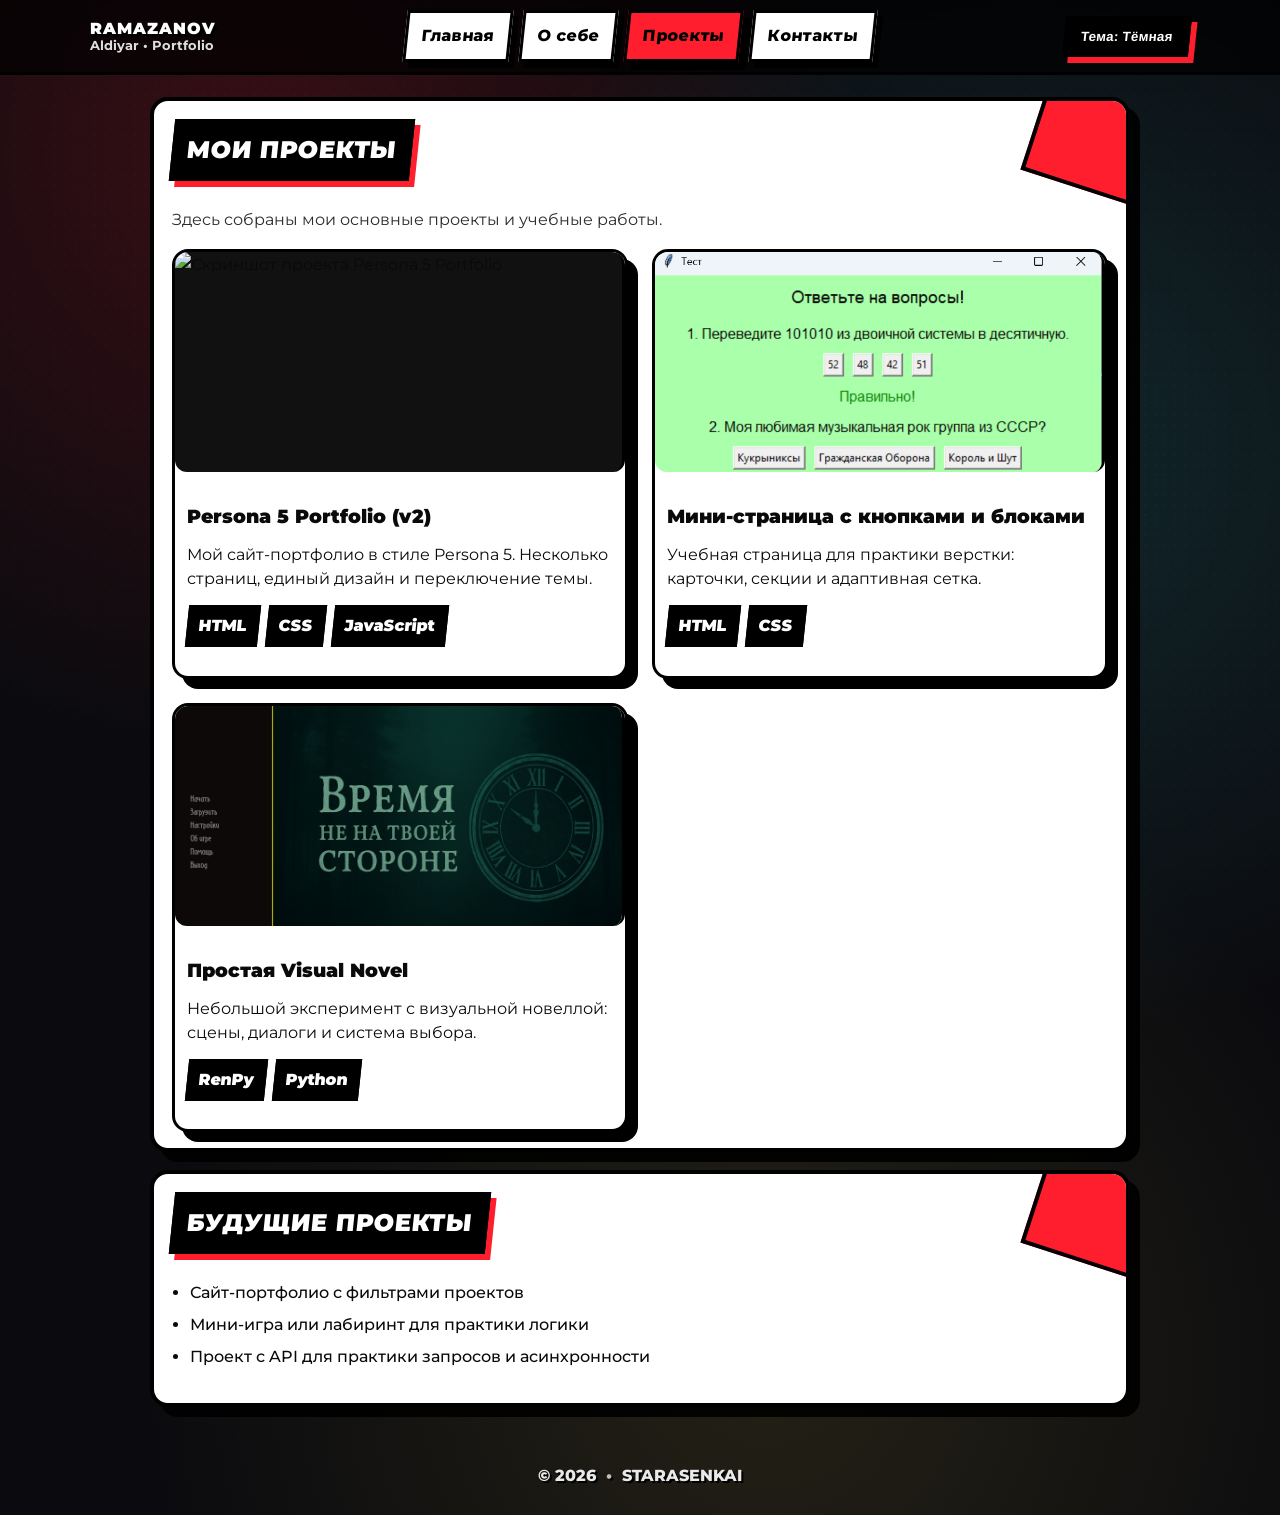
==== commit f3562128: "Update projects.html" ====
--- a/projects.html
+++ b/projects.html
@@ -1,172 +1,118 @@
 <!DOCTYPE html>
 <html lang="ru">
 <head>
-<meta charset="UTF-8">
-<meta name="viewport" content="width=device-width, initial-scale=1.0">
-<title>Проекты — Ramazanov Aldiyar</title>
-<link rel="stylesheet" href="style.css">
+  <meta charset="UTF-8">
+  <meta name="viewport" content="width=device-width, initial-scale=1.0">
+  <title>Проекты — Ramazanov Aldiyar</title>
+  <link rel="stylesheet" href="style.css">
 </head>
-
 <body>
 
-<header class="site-header">
-<div class="header-inner">
+  <header class="site-header">
+    <div class="header-inner">
+      <div class="brand">
+        <div class="brand-title">RAMAZANOV</div>
+        <div class="brand-sub">Aldiyar • Portfolio</div>
+      </div>
 
-<div class="brand">
-<div class="brand-title">RAMAZANOV</div>
-<div class="brand-sub">Aldiyar • Portfolio</div>
-</div>
+      <nav class="site-nav" aria-label="Навигация">
+        <a class="nav-link" href="index.html">Главная</a>
+        <a class="nav-link" href="about.html">О себе</a>
+        <a class="nav-link active" href="projects.html">Проекты</a>
+        <a class="nav-link" href="contact.html">Контакты</a>
+      </nav>
 
-<nav class="site-nav">
-<a class="nav-link" href="index.html">Главная</a>
-<a class="nav-link" href="about.html">О себе</a>
-<a class="nav-link active" href="projects.html">Проекты</a>
-<a class="nav-link" href="contact.html">Контакты</a>
-</nav>
+      <button id="themeToggle" class="theme-btn" type="button" aria-label="Сменить тему">
+        Тема: <span id="themeLabel">Тёмная</span>
+      </button>
+    </div>
+  </header>
 
-<button id="themeToggle" class="theme-btn">
-Тема: <span id="themeLabel">Тёмная</span>
-</button>
+  <main class="container">
+    <section class="panel">
+      <h2>Мои проекты</h2>
+      <p class="muted">
+        Здесь собраны мои основные проекты и учебные работы.
+      </p>
 
-</div>
-</header>
+      <div class="projects-grid">
 
-<main class="container">
+        <article class="project-card">
+          <div class="project-thumb">
+            <img src="./portfolio.png" alt="Скриншот проекта Persona 5 Portfolio">
+          </div>
 
-<section class="panel">
+          <div class="project-body">
+            <h3 class="project-title">Persona 5 Portfolio (v2)</h3>
+            <p class="project-desc">
+              Мой сайт-портфолио в стиле Persona 5. Несколько страниц, единый дизайн и переключение темы.
+            </p>
 
-<h2>Мои проекты</h2>
+            <div class="project-tags">
+              <span class="tag">HTML</span>
+              <span class="tag">CSS</span>
+              <span class="tag">JavaScript</span>
+            </div>
+          </div>
+        </article>
 
-<p class="muted">
-Здесь собраны мои основные проекты и эксперименты.
-</p>
+        <article class="project-card">
+          <div class="project-thumb">
+            <img src="./minipage.png" alt="Скриншот мини-страницы с кнопками и блоками">
+          </div>
 
-<div class="projects-grid">
+          <div class="project-body">
+            <h3 class="project-title">Мини-страница с кнопками и блоками</h3>
+            <p class="project-desc">
+              Учебная страница для практики верстки: карточки, секции и адаптивная сетка.
+            </p>
 
-<!-- PROJECT 1 -->
+            <div class="project-tags">
+              <span class="tag">HTML</span>
+              <span class="tag">CSS</span>
+            </div>
+          </div>
+        </article>
 
-<article class="project-card">
+        <article class="project-card">
+          <div class="project-thumb">
+            <img src="./vn.png" alt="Скриншот visual novel проекта">
+          </div>
 
-<div class="project-thumb">
-<img src="./portfolio.png">
-</div>
+          <div class="project-body">
+            <h3 class="project-title">Простая Visual Novel</h3>
+            <p class="project-desc">
+              Небольшой эксперимент с визуальной новеллой: сцены, диалоги и система выбора.
+            </p>
 
-<div class="project-body">
+            <div class="project-tags">
+              <span class="tag">RenPy</span>
+              <span class="tag">Python</span>
+            </div>
+          </div>
+        </article>
 
-<h3 class="project-title">
-Persona 5 Portfolio (v2)
-</h3>
+      </div>
+    </section>
 
-<p class="project-desc">
-Мой сайт-портфолио в стиле Persona 5. Несколько страниц,
-единый дизайн и переключение темы.
-</p>
+    <section class="panel">
+      <h2>Будущие проекты</h2>
+      <ul>
+        <li>Сайт-портфолио с фильтрами проектов</li>
+        <li>Мини-игра или лабиринт для практики логики</li>
+        <li>Проект с API для практики запросов и асинхронности</li>
+      </ul>
+    </section>
+  </main>
 
-<div class="project-tags">
-<span class="tag">HTML</span>
-<span class="tag">CSS</span>
-<span class="tag">JavaScript</span>
-</div>
+  <footer class="site-footer">
+    <div class="footer-inner">
+      <span>© <span id="year"></span></span>
+      <span class="dot">•</span>
+      <span>STARASENKAI</span>
+    </div>
+  </footer>
 
-<div class="project-links">
-<a class="btn" href="index.html">Открыть проект</a>
-<a class="btn btn-outline" href="https://github.com/STARASENKAI" target="_blank">Репозиторий</a>
-</div>
-
-</div>
-</article>
-
-<!-- PROJECT 2 -->
-
-<article class="project-card">
-
-<div class="project-thumb">
-<img src="./minipage.png">
-</div>
-
-<div class="project-body">
-
-<h3 class="project-title">
-Мини-страница с кнопками и блоками
-</h3>
-
-<p class="project-desc">
-Учебная страница для практики верстки:
-карточки, секции и адаптивная сетка.
-</p>
-
-<div class="project-tags">
-<span class="tag">HTML</span>
-<span class="tag">CSS</span>
-</div>
-
-<div class="project-links">
-<a class="btn" href="#">Открыть проект</a>
-<a class="btn btn-outline" href="#">Репозиторий</a>
-</div>
-
-</div>
-</article>
-
-<!-- PROJECT 3 -->
-
-<article class="project-card">
-
-<div class="project-thumb">
-<img src="./vn.png">
-</div>
-
-<div class="project-body">
-
-<h3 class="project-title">
-Простая Visual Novel
-</h3>
-
-<p class="project-desc">
-Эксперимент с визуальной новеллой:
-сцены, диалоги и система выбора.
-</p>
-
-<div class="project-tags">
-<span class="tag">RenPy</span>
-<span class="tag">Python</span>
-</div>
-
-<div class="project-links">
-<a class="btn" href="#">Открыть проект</a>
-<a class="btn btn-outline" href="#">Репозиторий</a>
-</div>
-
-</div>
-</article>
-
-</div>
-
-</section>
-
-<section class="panel">
-
-<h2>Будущие проекты</h2>
-
-<ul>
-<li>Сайт-портфолио с фильтрами проектов</li>
-<li>Мини-игра на JavaScript</li>
-<li>Проект с API (погода или новости)</li>
-</ul>
-
-</section>
-
-</main>
-
-<footer class="site-footer">
-<div class="footer-inner">
-<span>© <span id="year"></span></span>
-<span class="dot">•</span>
-<span>STARASENKAI</span>
-</div>
-</footer>
-
-<script src="script.js"></script>
-
+  <script src="script.js"></script>
 </body>
 </html>
